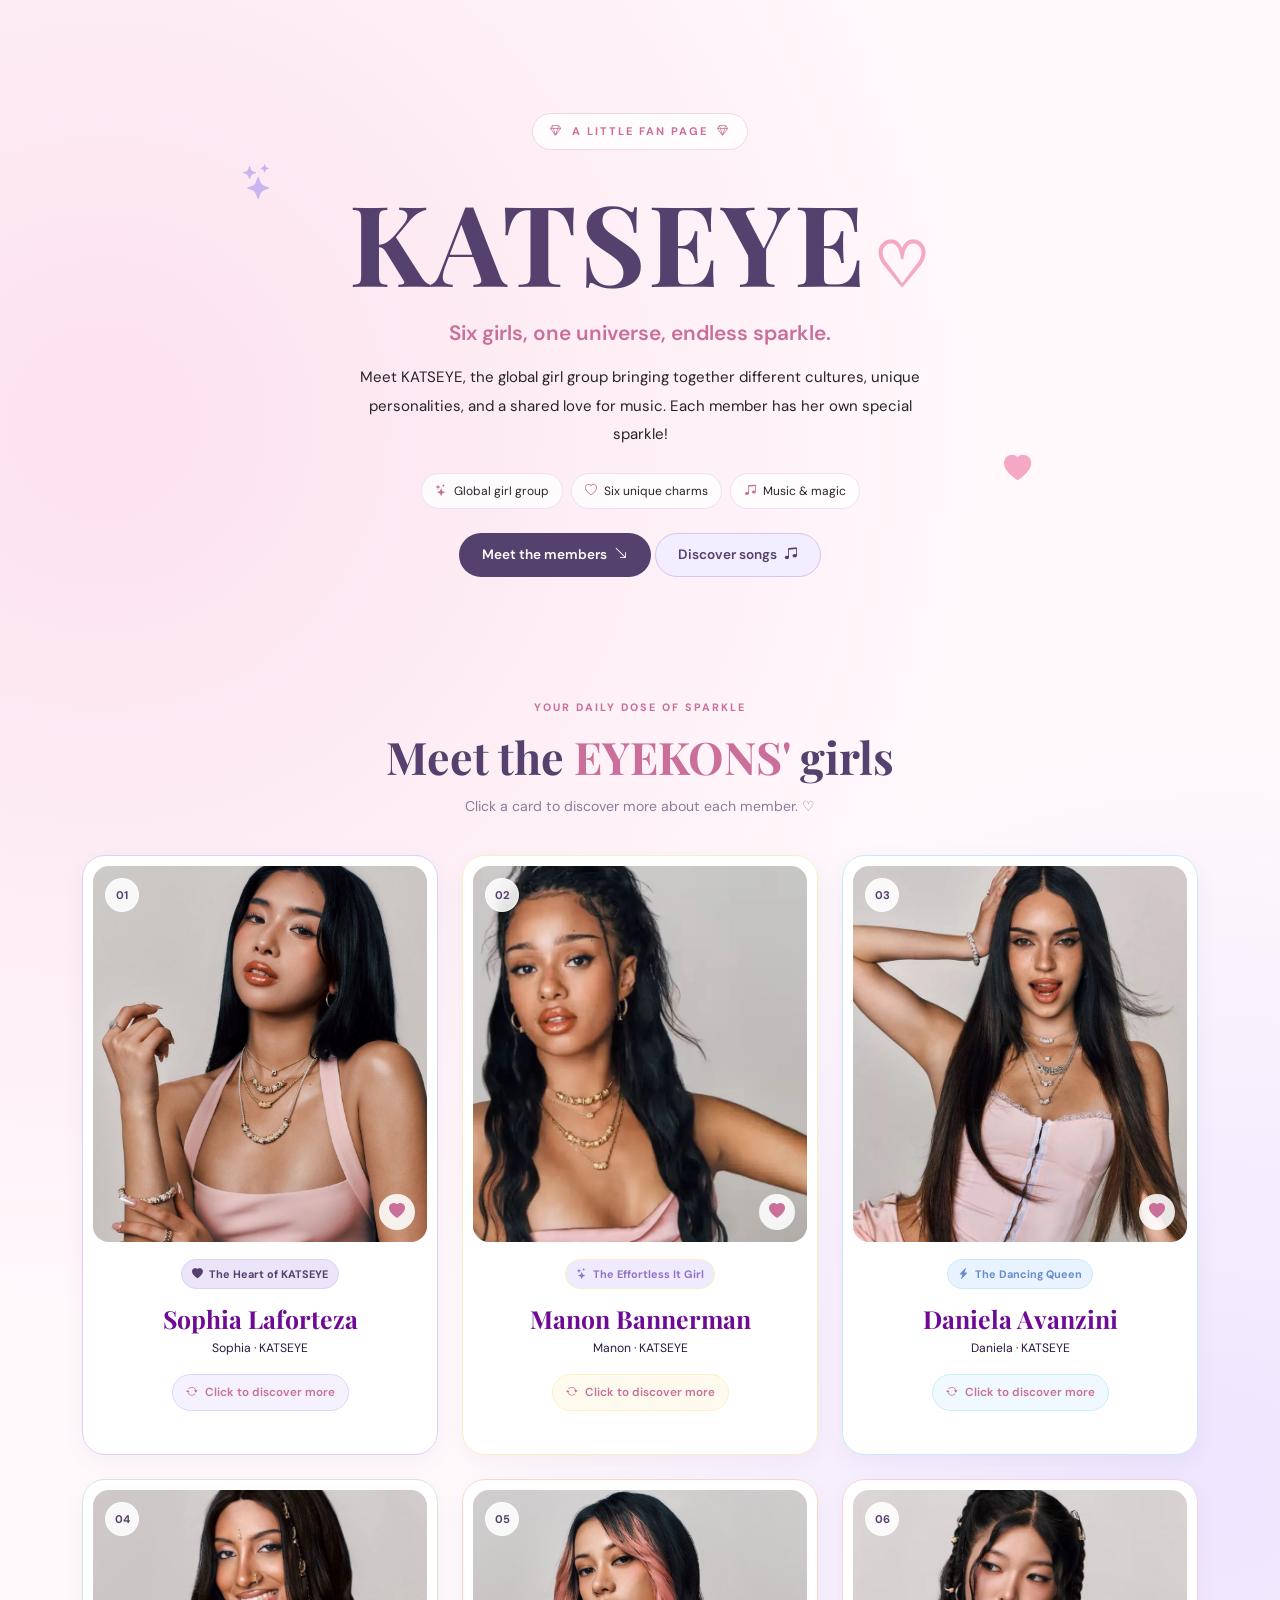
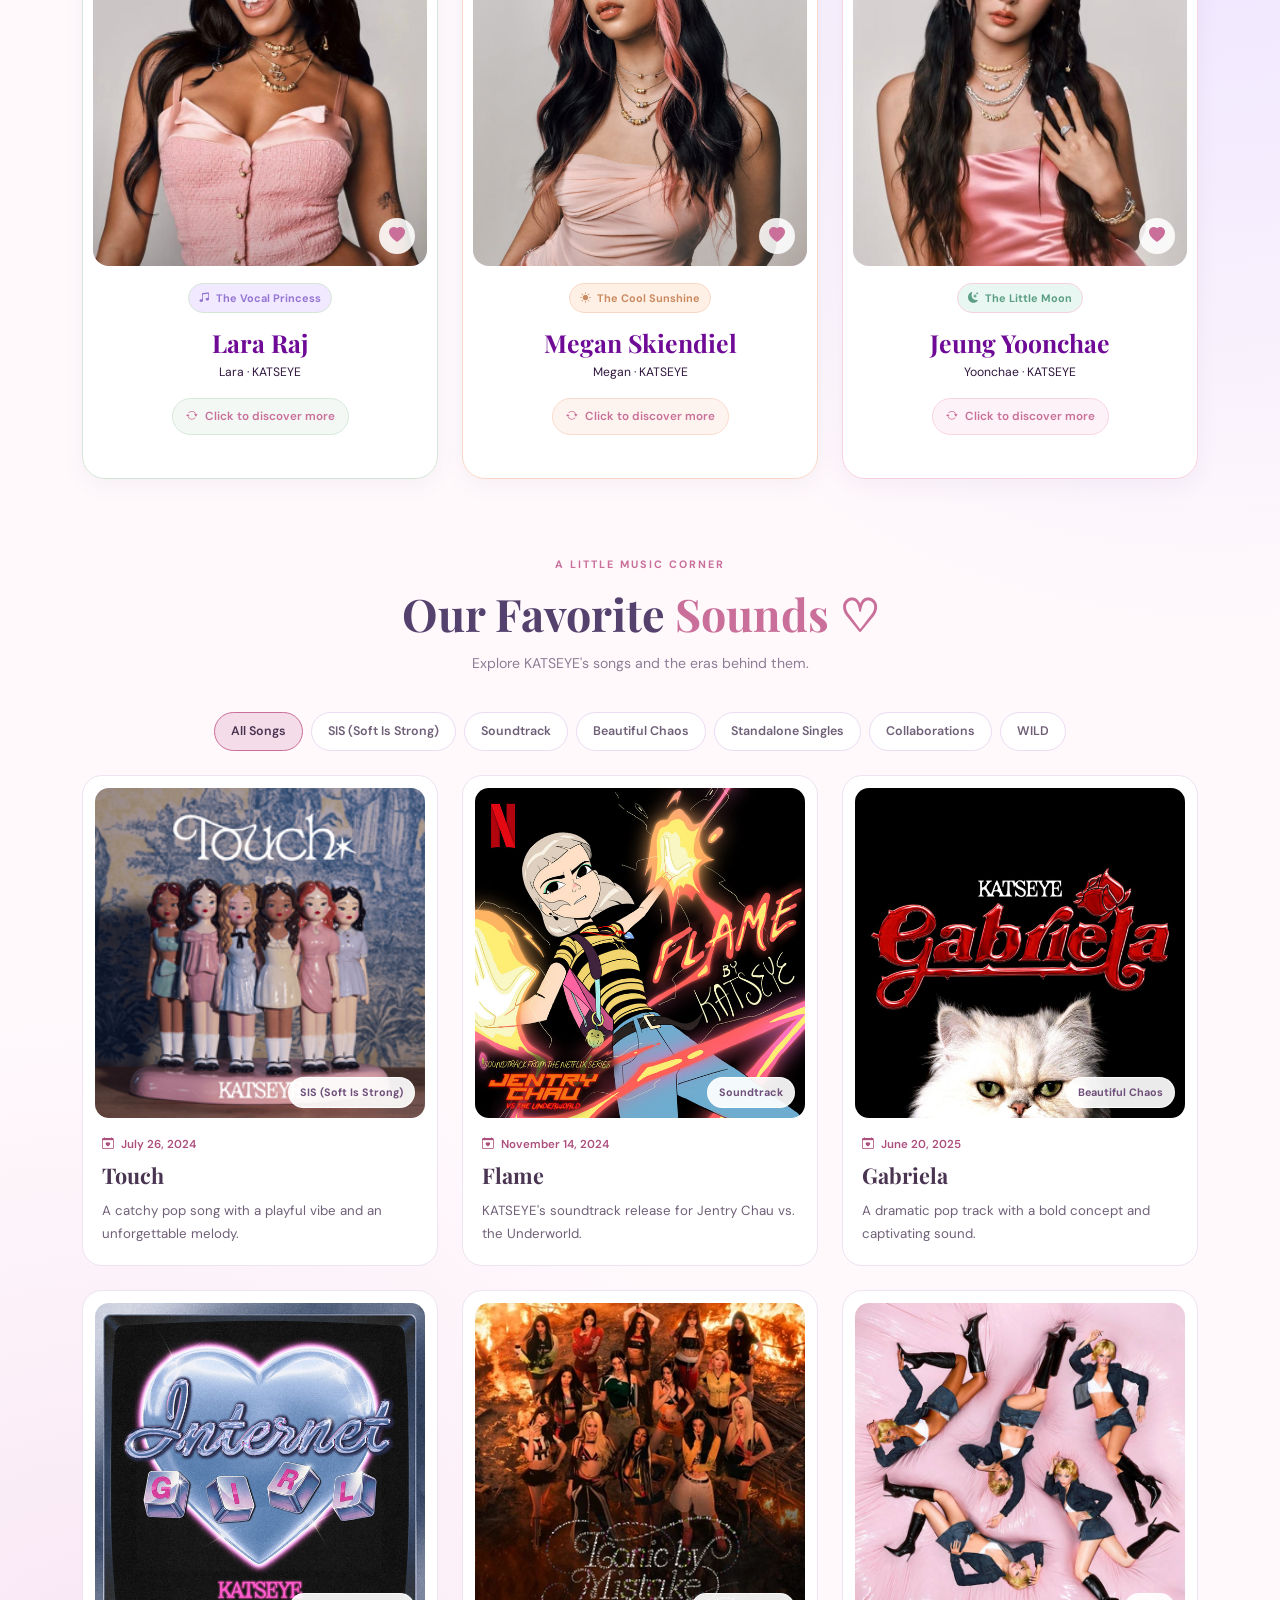
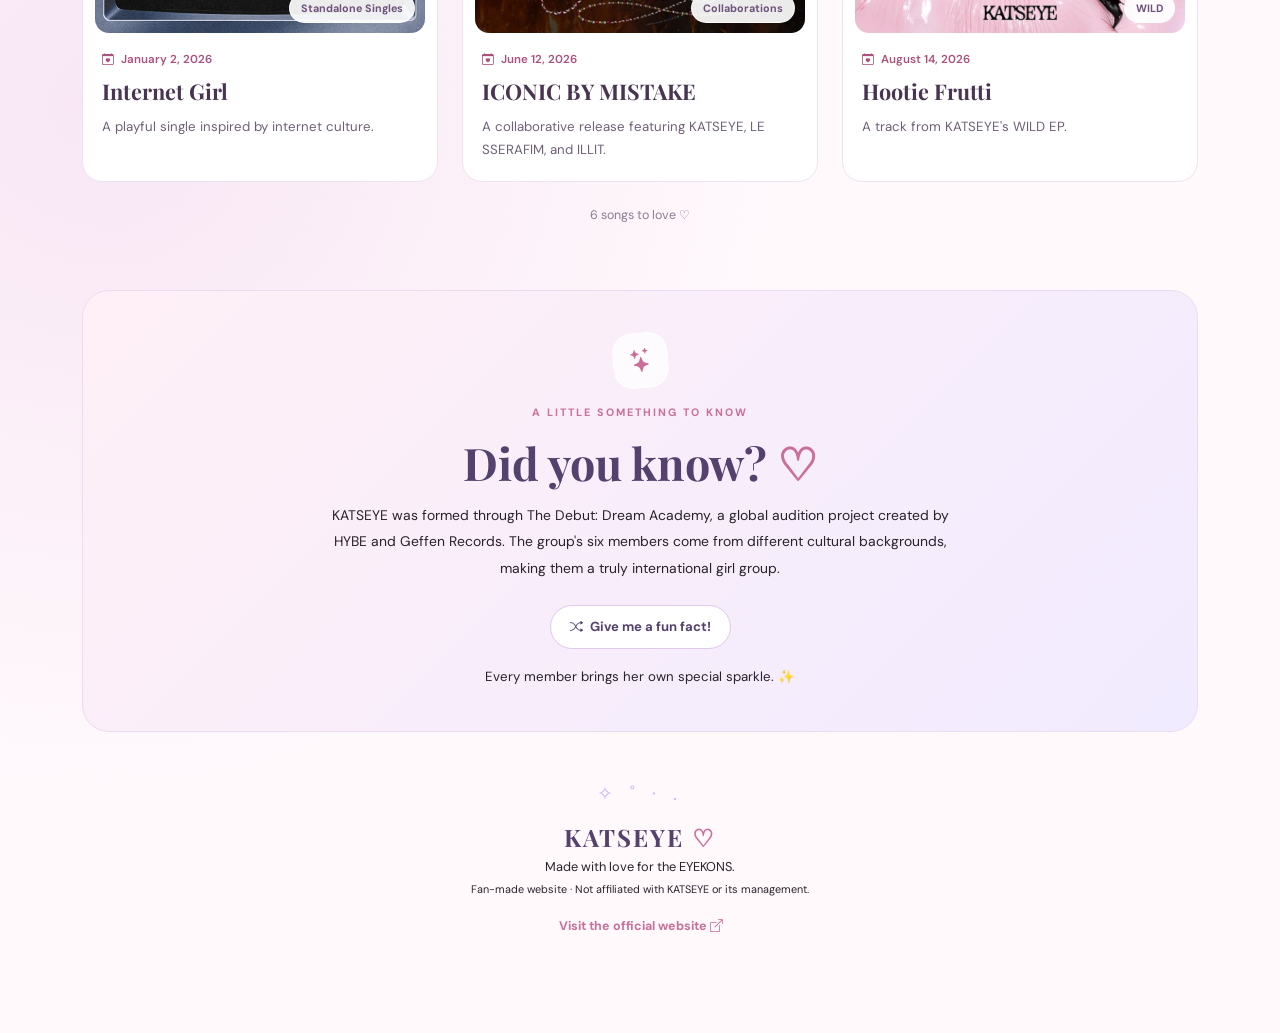
==== Activity2/index.html @ 81943bc0 "Add Activity 2" ====
<!DOCTYPE html>
<html lang="en">
<head>
    <meta charset="UTF-8">
    <meta name="viewport" content="width=device-width, initial-scale=1.0">

    <title>KATSEYE ♡ The Little Universe</title>
    <meta name="description" content="A cute fan-made KATSEYE member website.">

    <link rel="preconnect" href="https://fonts.googleapis.com">
    <link rel="preconnect" href="https://fonts.gstatic.com" crossorigin>
    <link href="https://fonts.googleapis.com/css2?family=DM+Sans:wght@400;500;600;700&family=Playfair+Display:wght@500;600;700&display=swap" rel="stylesheet">

    <link href="https://cdn.jsdelivr.net/npm/bootstrap@5.3.3/dist/css/bootstrap.min.css" rel="stylesheet">

    <link href="https://cdn.jsdelivr.net/npm/bootstrap-icons@1.11.3/font/bootstrap-icons.min.css" rel="stylesheet">

    <link rel="stylesheet" href="style.css">
</head>

<body>

<main class="container py-4 py-md-5">


    <header class="hero text-center position-relative">
        <span class="deco deco-one"><i class="bi bi-stars"></i></span>
        <span class="deco deco-two"><i class="bi bi-heart-fill"></i></span>

        <div class="hero-label mb-3">
            <i class="bi bi-gem"></i>
            A LITTLE FAN PAGE
            <i class="bi bi-gem"></i>
        </div>

        <h1 class="hero-title">KATSEYE<span>♡</span></h1>

        <p class="hero-subtitle">
            Six girls, one universe, endless sparkle.
        </p>

        <p class="hero-description mx-auto">
            Meet KATSEYE, the global girl group bringing together
            different cultures, unique personalities, and a shared
            love for music. Each member has her own special sparkle!
        </p>

        <div class="hero-tags d-flex flex-wrap justify-content-center gap-2 mt-4">
            <span><i class="bi bi-stars"></i> Global girl group</span>
            <span><i class="bi bi-heart"></i> Six unique charms</span>
            <span><i class="bi bi-music-note-beamed"></i> Music & magic</span>
        </div>

        <a href="#members" class="btn meet-btn mt-4">
            Meet the members <i class="bi bi-arrow-down-right ms-1"></i>
        </a>

         <a href="#music" class="btn discover-btn mt-4">
        Discover songs
        <i class="bi bi-music-note-beamed ms-1"></i>
    </a>
    </header>

    <section id="members" class="members-section mt-5 pt-4">

        <div class="section-heading text-center mb-4">
            <span class="eyebrow">YOUR DAILY DOSE OF SPARKLE</span>
            <h2>Meet the <span>EYEKONS' </span>girls</h2>
            <p>Click a card to discover more about each member. ♡</p>
        </div>

        <div class="row g-4" id="members-container">
            
        </div>

    </section>

    <section id="music" class="music-section mt-5 pt-4">

        <div class="section-heading text-center mb-4">
            <span class="eyebrow">A LITTLE MUSIC CORNER</span>
            <h2>Our Favorite <span>Sounds ♡</span></h2>
            <p>Explore KATSEYE's songs and the eras behind them.</p>
        </div>

        <div id="era-filters"
             class="d-flex flex-wrap justify-content-center gap-2 mb-4">
    
        </div>

        <div class="row g-4" id="songs-container">
            
        </div>

        <p id="song-count" class="song-count text-center mt-4 mb-0"
           aria-live="polite"></p>

    </section>


    <section class="fun-section mt-5">
        <div class="fun-box text-center">
            <span class="fun-icon">
                <i class="bi bi-stars"></i>
            </span>

            <p class="eyebrow mt-3">A LITTLE SOMETHING TO KNOW</p>
            <h2>Did you know? <span>♡</span></h2>

            <p class="fun-description mx-auto">
                KATSEYE was formed through The Debut: Dream Academy,
                a global audition project created by HYBE and Geffen Records.
                The group's six members come from different cultural
                backgrounds, making them a truly international girl group.
            </p>

            <button class="btn fact-btn mt-2" id="fact-button" type="button">
                <i class="bi bi-shuffle me-1"></i> Give me a fun fact!
            </button>

            <p id="random-fact" class="random-fact mt-3 mb-0" aria-live="polite">
                Every member brings her own special sparkle. ✨
            </p>
        </div>
    </section>

    
    <footer class="text-center py-5">
        <div class="footer-stars">✧ ˚ · .</div>
        <p class="footer-logo">KATSEYE <span>♡</span></p>
        <p class="footer-text">Made with love for the EYEKONS.</p>

        <p class="footer-note">
            Fan-made website · Not affiliated with KATSEYE or its management.
        </p>

        <a href="https://www.katseye.world/"
           target="_blank"
           rel="noopener noreferrer"
           class="official-link">
            Visit the official website
            <i class="bi bi-box-arrow-up-right"></i>
        </a>
    </footer>

</main>

<!-- JSON DATA -->
<script id="katseye-data" type="application/json">
{
    "members": [
        {
            "name": "Sophia",
            "fullName": "Sophia Laforteza",
            "country": "Philippines",
            "charm": "The Heart of KATSEYE",
            "icon": "bi-heart-fill",
            "color": "pink",
            "image": "assets/img/sophia.png",
            "description": "Our Filipino queen with a warm smile, powerful vocals, and a natural way of bringing everyone together.",
            "fact": "Sophia loves watching Architectural Digest videos and listening to Disney movie soundtracks."
        },
        {
            "name": "Manon",
            "fullName": "Manon Bannerman",
            "country": "Switzerland",
            "charm": "The Effortless It Girl",
            "icon": "bi-stars",
            "color": "lavender",
            "image": "assets/img/manon.png",
            "description": "A dreamy beauty with effortless charm, a cool aura, and a presence that's hard to ignore.",
            "fact": "Manon started writing songs when she was 15 years old."
        },
        {
            "name": "Daniela",
            "fullName": "Daniela Avanzini",
            "country": "United States",
            "charm": "The Dancing Queen",
            "icon": "bi-lightning-charge-fill",
            "color": "blue",
            "image": "assets/img/daniela.png",
            "description": "A fierce performer who brings bold energy, expressive moves, and confidence to the stage.",
            "fact": "Daniela's mother taught her how to dance when she was young."
        },
        {
            "name": "Lara",
            "fullName": "Lara Raj",
            "country": "United States",
            "charm": "The Vocal Princess",
            "icon": "bi-music-note-beamed",
            "color": "purple",
            "image": "assets/img/lara.png",
            "description": "A confident music girl with a distinctive voice, bold style, and a personality that shines.",
            "fact": "Lara is known for her distinctive vocals and love for music."
        },
        {
            "name": "Megan",
            "fullName": "Megan Skiendiel",
            "country": "United States",
            "charm": "The Cool Sunshine",
            "icon": "bi-sun-fill",
            "color": "peach",
            "image": "assets/img/megan.png",
            "description": "A playful and versatile performer who mixes cool-girl energy with a bright, lovable personality.",
            "fact": "Megan started dancing at four and also enjoyed playing the ukulele."
        },
        {
            "name": "Yoonchae",
            "fullName": "Jeung Yoonchae",
            "country": "South Korea",
            "charm": "The Little Moon",
            "icon": "bi-moon-stars-fill",
            "color": "mint",
            "image": "assets/img/yoonchae.png",
            "description": "A sweet and talented performer whose bright smile and growing confidence make her shine.",
            "fact": "Yoonchae enjoys listening to music and drawing what the songs inspire her to imagine."
        }
    ],
"songs": [
    {
        "title": "Touch",
        "era": "SIS (Soft Is Strong)",
        "releaseDate": "July 26, 2024",
        "image": "assets/img/touch.png",
        "description": "A catchy pop song with a playful vibe and an unforgettable melody."
    },
    {
        "title": "Flame",
        "era": "Soundtrack",
        "releaseDate": "November 14, 2024",
        "image": "assets/img/flame.png",
        "description": "KATSEYE's soundtrack release for Jentry Chau vs. the Underworld."
    },
    {
        "title": "Gabriela",
        "era": "Beautiful Chaos",
        "releaseDate": "June 20, 2025",
        "image": "assets/img/gabriela.png",
        "description": "A dramatic pop track with a bold concept and captivating sound."
    },
    {
        "title": "Internet Girl",
        "era": "Standalone Singles",
        "releaseDate": "January 2, 2026",
        "image": "assets/img/internet-girl.png",
        "description": "A playful single inspired by internet culture."
    },
    {
        "title": "ICONIC BY MISTAKE",
        "era": "Collaborations",
        "releaseDate": "June 12, 2026",
        "image": "assets/img/iconic-by-mistake.png",
        "description": "A collaborative release featuring KATSEYE, LE SSERAFIM, and ILLIT."
    },
    {
        "title": "Hootie Frutti",
        "era": "WILD",
        "releaseDate": "August 14, 2026",
        "image": "assets/img/hootie-frutti.png",
        "description": "A track from KATSEYE's WILD EP."
    }
]

}
</script>



<!-- JAVASCRIPT -->
<script>

    const jsonText = document.getElementById("katseye-data").textContent;
    const katseyeData = JSON.parse(jsonText);

    function escapeHTML(value) {
        return String(value).replace(/[&<>"']/g, function (char) {
            const entities = {
                "&": "&amp;",
                "<": "&lt;",
                ">": "&gt;",
                '"': "&quot;",
                "'": "&#39;"
            };

            return entities[char];
        });
    }

    const membersContainer = document.getElementById("members-container");

    function createMemberCard(member, index) {
        const name = escapeHTML(member.name);
        const fullName = escapeHTML(member.fullName);
        const country = escapeHTML(member.country);
        const charm = escapeHTML(member.charm);
        const description = escapeHTML(member.description);
        const image = escapeHTML(member.image);
        const icon = escapeHTML(member.icon);
        const color = escapeHTML(member.color);
        const fact = escapeHTML(member.fact);

        return `
            <div class="col-12 col-sm-6 col-lg-4">
                <div class="member-flip ${color}"
                     style="--card-index: ${index};"
                     tabindex="0"
                     role="button"
                     aria-pressed="false"
                     aria-label="View ${name}'s profile. Activate to flip the card.">

                    <div class="member-flip-inner">

                        <article class="card member-card member-front h-100">
                            <div class="member-image-wrap">
                                <img
                                    src="${image}"
                                    alt="${name} of KATSEYE"
                                    class="member-image"
                                    loading="lazy"
                                    onerror="this.onerror=null;this.src='https://placehold.co/600x750/f5e8f7/80558f?text=Member';">

                                <span class="member-number">0${index + 1}</span>

                                <span class="image-heart">
                                    <i class="bi bi-heart-fill"></i>
                                </span>
                            </div>

                            <div class="card-body">
                                <div class="member-charm">
                                    <i class="bi ${icon}"></i>
                                    ${charm}
                                </div>

                                <h3 class="member-name">${fullName}</h3>
                                <p class="member-stage-name">${name} · KATSEYE</p>

                                <div class="flip-hint">
                                    <i class="bi bi-arrow-repeat"></i>
                                    Click to discover more
                                </div>
                            </div>
                        </article>

                        <article class="card member-card member-back h-100">
                            <div class="back-decoration back-decoration-one">
                                <i class="bi bi-stars"></i>
                            </div>

                            <div class="back-decoration back-decoration-two">
                                <i class="bi bi-heart-fill"></i>
                            </div>

                            <div class="card-body">
                                <span class="back-label">
                                    <i class="bi bi-gem"></i>
                                    GET TO KNOW HER
                                </span>

                                <div class="back-member-icon">
                                    <i class="bi ${icon}"></i>
                                </div>

                                <h3 class="back-member-name">${name}</h3>
                                <p class="back-real-name">${fullName}</p>

                                <div class="back-divider"></div>

                                <div class="info-heading">
                                    <i class="bi bi-geo-alt-fill"></i>
                                    Country
                                </div>
                                <p class="back-info">${country}</p>

                                <div class="info-heading">
                                    <i class="bi bi-stars"></i>
                                    Her vibe
                                </div>
                                <p class="back-info">${charm}</p>

                                <div class="info-heading">
                                    <i class="bi bi-person-heart"></i>
                                    About her
                                </div>
                                <p class="back-description">${description}</p>

                                <div class="back-fact">
                                    <i class="bi bi-lightbulb-fill"></i>
                                    <strong>Fun fact</strong>
                                    <p>${fact}</p>
                                </div>

                                <button type="button" class="btn flip-back-btn">
                                    <i class="bi bi-arrow-left me-1"></i>
                                    Flip back
                                </button>
                            </div>
                        </article>

                    </div>
                </div>
            </div>
        `;
    }

    if (membersContainer) {
        membersContainer.innerHTML = katseyeData.members
            .map(createMemberCard)
            .join("");

        function toggleCard(card) {
            const isFlipped = card.classList.contains("is-flipped");

            card.classList.toggle("is-flipped", !isFlipped);
            card.setAttribute("aria-pressed", String(!isFlipped));
        }

        membersContainer.addEventListener("click", function (event) {
            const card = event.target.closest(".member-flip");

            if (!card) return;

            if (event.target.closest(".flip-back-btn")) {
                if (card.classList.contains("is-flipped")) {
                    toggleCard(card);
                }
                return;
            }

            toggleCard(card);
        });

        
        membersContainer.addEventListener("keydown", function (event) {
            const card = event.target.closest(".member-flip");

            if (!card || event.target !== card) return;

            if (event.key === "Enter" || event.key === " ") {
                event.preventDefault();
                toggleCard(card);
            }
        });
    }

    const randomFact = document.getElementById("random-fact");
    const factButton = document.getElementById("fact-button");

    if (randomFact && factButton) {
        factButton.addEventListener("click", function () {
            const facts = katseyeData.members.map(function (member) {
                return member.name + ": " + member.fact;
            });

            let nextFact;

            do {
                nextFact = facts[
                    Math.floor(Math.random() * facts.length)
                ];
            } while (
                facts.length > 1 &&
                nextFact === randomFact.textContent
            );

            randomFact.textContent = nextFact;
            randomFact.classList.remove("fact-pop");

            void randomFact.offsetWidth;
            randomFact.classList.add("fact-pop");
        });
    }


    const songs = katseyeData.songs || [];

    const songsContainer = document.getElementById("songs-container");
    const eraFilters = document.getElementById("era-filters");
    const songCount = document.getElementById("song-count");

    let selectedEra = "All Songs";

    function renderEraFilters() {
        const eras = [
            "All Songs",
            ...new Set(songs.map(function (song) {
                return song.era;
            }))
        ];

        eraFilters.innerHTML = eras.map(function (era) {
            const active = era === selectedEra;

            return `
                <button
                    type="button"
                    class="btn era-btn ${active ? "active" : ""}"
                    data-era="${escapeHTML(era)}"
                    aria-pressed="${active}">
                    ${escapeHTML(era)}
                </button>
            `;
        }).join("");
    }

    function renderSongs() {
        const filteredSongs = selectedEra === "All Songs"
            ? songs
            : songs.filter(function (song) {
                return song.era === selectedEra;
            });

        songsContainer.innerHTML = filteredSongs.map(function (song) {
            return `
                <div class="col-12 col-sm-6 col-lg-4">
                    <article class="song-card h-100">

                        <div class="song-image-wrap">
                            <img
                                src="${escapeHTML(song.image)}"
                                alt="${escapeHTML(song.title)} artwork"
                                class="song-image"
                                loading="lazy"
                                onerror="this.onerror=null;this.src='https://placehold.co/600x600/fff0f6/ad4f7d?text=KATSEYE';">

                            <span class="song-era-tag">
                                ${escapeHTML(song.era)}
                            </span>
                        </div>

                        <div class="song-details">
                            <p class="song-date">
                                <i class="bi bi-calendar-heart me-1"></i>
                                ${escapeHTML(song.releaseDate)}
                            </p>

                            <h3 class="song-title">
                                ${escapeHTML(song.title)}
                            </h3>

                            <p class="song-description">
                                ${escapeHTML(song.description)}
                            </p>
                        </div>

                    </article>
                </div>
            `;
        }).join("");

        songCount.textContent =
            `${filteredSongs.length} ${filteredSongs.length === 1 ? "song" : "songs"} to love ♡`;
    }

    if (songsContainer && eraFilters && songCount) {
        eraFilters.addEventListener("click", function (event) {
            const button = event.target.closest("[data-era]");

            if (!button) return;

            selectedEra = button.dataset.era;

            renderEraFilters();
            renderSongs();
        });

        renderEraFilters();
        renderSongs();
    }
</script>


</body>
</html>
---- Activity2/style.css ----
:root {
    --pink: #f4a8c5;
    --pink-dark: #c96f99;
    --pink-light: #fff0f6;
    --lavender: #c9b6f0;
    --lavender-light: #f2edff;
    --purple-dark: #55416d;
    --text: #51465c;
    --muted: #8b7d95;
    --white: #ffffff;
}

* {
    box-sizing: border-box;
}

html {
    scroll-behavior: smooth;
    scroll-padding-top: 20px;
}

body {
    margin: 0;
    min-height: 100vh;
    background-color: #fff9fc;
    background-image:
        radial-gradient(circle at 8% 10%, #fce1ee 0, transparent 23%),
        radial-gradient(circle at 95% 35%, #eee5ff 0, transparent 25%),
        radial-gradient(circle at 8% 78%, #f8e6f5 0, transparent 20%);
    color: var(--text);
    font-family: "DM Sans", sans-serif;
}

::selection {
    background: var(--lavender);
    color: var(--purple-dark);
}

a {
    text-decoration: none;
}

.hero {
    max-width: 850px;
    margin: 0 auto;
    padding: 65px 18px 45px;
}

.hero-label {
    display: inline-flex;
    align-items: center;
    gap: 9px;
    padding: 9px 17px;
    border: 1px solid #f0d6e5;
    border-radius: 50px;
    background: rgba(255, 255, 255, 0.8);
    color: var(--pink-dark);
    font-size: 0.69rem;
    font-weight: 700;
    letter-spacing: 2px;
}

.hero-title {
    margin: 13px 0;
    color: var(--purple-dark);
    font-family: "Playfair Display", serif;
    font-size: clamp(3.8rem, 11vw, 7rem);
    font-weight: 700;
    letter-spacing: 3px;
    line-height: 1.1;
}

.hero-title span {
    display: inline-block;
    margin-left: 5px;
    color: var(--pink);
    font-family: "DM Sans", sans-serif;
    font-size: 0.55em;
    animation: heartBeat 2.2s ease-in-out infinite;
}

.hero-subtitle {
    margin: 15px 0;
    color: var(--pink-dark);
    font-size: clamp(1rem, 3vw, 1.3rem);
    font-weight: 600;
}

.hero-description {
    max-width: 570px;
    color: #28232b;
    font-size: 0.94rem;
    line-height: 1.9;
}

.hero-tags span {
    padding: 8px 13px;
    border: 1px solid #eee0f1;
    border-radius: 50px;
    background: rgba(255, 255, 255, 0.8);
    color: #28232b;
    font-size: 0.75rem;
    transition: 0.25s ease;
}

.hero-tags span:hover {
    border-color: var(--pink);
    background: var(--pink-light);
    transform: translateY(-3px);
}

.hero-tags i {
    margin-right: 4px;
    color: var(--pink-dark);
}

.meet-btn {
    padding: 12px 23px;
    border: none;
    border-radius: 50px;
    background: var(--purple-dark);
    color: white;
    font-size: 0.85rem;
    font-weight: 600;
    transition: all 0.3s ease;
}

.meet-btn:hover,
.meet-btn:focus {
    background: var(--pink-dark);
    color: white;
    box-shadow: 0 8px 20px #e6b1ca70;
    transform: translateY(-3px);
}

.deco {
    position: absolute;
    color: var(--lavender);
    pointer-events: none;
}

.deco-one {
    top: 19%;
    left: 3%;
    font-size: 2.2rem;
    animation: float 4s ease-in-out infinite;
}

.deco-two {
    right: 4%;
    bottom: 23%;
    color: var(--pink);
    font-size: 1.7rem;
    animation: float 5s ease-in-out infinite reverse;
}

.members-section {
    scroll-margin-top: 25px;
}

.section-heading {
    margin-bottom: 38px !important;
}

.eyebrow {
    color: var(--pink-dark);
    font-size: 0.67rem;
    font-weight: 700;
    letter-spacing: 2px;
}

.section-heading h2,
.fun-box h2 {
    margin: 12px 0;
    color: var(--purple-dark);
    font-family: "Playfair Display", serif;
    font-size: clamp(1.9rem, 5vw, 2.8rem);
    font-weight: 700;
}

.section-heading h2 span,
.fun-box h2 span {
    color: var(--pink-dark);
}

.section-heading p {
    color: var(--muted);
    font-size: 0.88rem;
}

.member-flip {
    position: relative;
    height: 600px;
    perspective: 1200px;
    cursor: pointer;
    outline: none;
    animation: fadeUp 0.6s ease both;
    animation-delay: calc(var(--card-index, 0) * 80ms);
}

.member-flip-inner {
    position: relative;
    width: 100%;
    height: 100%;
    transform-style: preserve-3d;
    transition: transform 0.7s cubic-bezier(0.2, 0.7, 0.2, 1);
}

.member-flip.is-flipped .member-flip-inner {
    transform: rotateY(180deg);
}

.member-front,
.member-back {
    position: absolute;
    inset: 0;
    width: 100%;
    height: 100%;
    overflow: hidden;
    border: 1px solid #f0e3f0;
    border-radius: 23px;
    background: rgba(255, 255, 255, 0.97);
    box-shadow: 0 7px 22px rgba(99, 67, 112, 0.06);
    backface-visibility: hidden;
    -webkit-backface-visibility: hidden;
}

.member-front {
    z-index: 2;
    transition:
        box-shadow 0.3s ease,
        border-color 0.3s ease;
}

.member-flip:hover .member-front {
    border-color: #e7c7e8;
    box-shadow: 0 18px 38px rgba(108, 73, 125, 0.13);
}

.member-flip:focus-visible .member-front {
    outline: 3px solid var(--lavender);
    outline-offset: 4px;
}

.member-back {
    z-index: 1;
    padding: 0;
    border-color: #eadcf4;
    background: linear-gradient(
        155deg,
        #fff8fc 0%,
        #f8f0ff 58%,
        #fff0f6 100%
    );
    transform: rotateY(180deg);
}

.member-back .card-body {
    position: relative;
    z-index: 2;
    display: flex;
    height: 100%;
    flex-direction: column;
    align-items: center;
    overflow-y: auto;
    padding: 23px 21px;
    text-align: center;
}


.member-image-wrap {
    position: relative;
    overflow: hidden;
    margin: 10px 10px 0;
    aspect-ratio: 4 / 4.5;
    flex-shrink: 0;
    border-radius: 16px;
    max-height: 410px;
    background: linear-gradient(135deg, #ffe4f0, #e7ddff);
}

.member-image {
    display: block;
    width: 100%;
    height: 100%;
    object-fit: cover;
    object-position: center 35%;
    transition: transform 0.5s ease;
}

.member-flip:hover .member-image {
    transform: scale(1.045);
}

.member-number {
    position: absolute;
    top: 12px;
    left: 12px;
    display: grid;
    width: 34px;
    height: 34px;
    place-items: center;
    border: 1px solid #ffffffa6;
    border-radius: 50%;
    background: #ffffffdf;
    color: var(--purple-dark);
    font-size: 0.7rem;
    font-weight: 700;
    backdrop-filter: blur(5px);
}

.image-heart {
    position: absolute;
    right: 12px;
    bottom: 12px;
    display: grid;
    width: 36px;
    height: 36px;
    place-items: center;
    border-radius: 50%;
    background: #ffffffdf;
    color: var(--pink-dark);
    transition: transform 0.25s ease;
}

.member-flip:hover .image-heart {
    transform: rotate(-10deg) scale(1.1);
}

.member-front .card-body {
    padding: 17px 19px 20px;
    text-align: center;
}

.member-charm {
    display: inline-flex;
    align-items: center;
    gap: 6px;
    padding: 6px 10px;
    border-radius: 50px;
    background: var(--pink-light);
    color: var(--pink-dark);
    font-size: 0.68rem;
    font-weight: 700;
}

.member-name {
    margin: 13px 0 4px;
    color: #6e0a96;
    font-family: "Playfair Display", serif;
    font-size: clamp(1.2rem, 2vw, 1.55rem);
    font-weight: 700;
    line-height: 1.35;
}

.member-stage-name {
    margin-bottom: 14px;
    color: #2f163f;
    font-size: 0.76rem;
}

.flip-hint {
    display: inline-flex;
    align-items: center;
    justify-content: center;
    gap: 7px;
    margin-top: 2px;
    padding: 9px 13px;
    border: 1px solid #f0dce9;
    border-radius: 50px;
    background: #fff8fc;
    color: var(--pink-dark);
    font-size: 0.73rem;
    font-weight: 600;
    transition: 0.25s ease;
}

.member-flip:hover .flip-hint {
    border-color: var(--pink);
    background: var(--pink-light);
}

.back-label {
    display: inline-flex;
    align-items: center;
    gap: 7px;
    padding: 7px 12px;
    border: 1px solid #eadcf2;
    border-radius: 50px;
    background: #ffffffbd;
    color: var(--pink-dark);
    font-size: 0.62rem;
    font-weight: 700;
    letter-spacing: 1.5px;
}

.back-member-icon {
    display: grid;
    width: 57px;
    height: 57px;
    flex-shrink: 0;
    place-items: center;
    margin-top: 13px;
    border: 1px solid #ffffff;
    border-radius: 19px;
    background: linear-gradient(135deg, #ffe2ef, #e9deff);
    color: var(--pink-dark);
    font-size: 1.5rem;
    box-shadow: 0 5px 14px #cbb2df30;
}

.back-member-name {
    margin: 10px 0 2px;
    color: var(--purple-dark);
    font-family: "Playfair Display", serif;
    font-size: 1.8rem;
    font-weight: 700;
}

.back-real-name {
    margin-bottom: 10px;
    color: var(--muted);
    font-size: 0.75rem;
}

.back-divider {
    width: 55px;
    height: 2px;
    margin: 0 auto 13px;
    border-radius: 10px;
    background: linear-gradient(90deg, var(--pink), var(--lavender));
}

.info-heading {
    align-self: flex-start;
    margin-top: 6px;
    color: var(--pink-dark);
    font-size: 0.73rem;
    font-weight: 700;
    text-align: left;
}

.info-heading i {
    margin-right: 5px;
}

.back-info {
    align-self: flex-start;
    margin: 3px 0 5px;
    color: #291e33;
    font-size: 0.81rem;
    text-align: left;
}

.back-description {
    align-self: flex-start;
    margin: 4px 0 10px;
    color: #291e33;
    font-size: 0.78rem;
    line-height: 1.65;
    text-align: left;
}

.back-fact {
    width: 100%;
    margin-top: 3px;
    padding: 12px;
    border: 1px solid #eadcf2;
    border-radius: 13px;
    background: #ffffffb8;
    color: #291e33;
    font-size: 0.76rem;
    line-height: 1.65;
    text-align: left;
}

.back-fact > i {
    margin-right: 5px;
    color: #dba04e;
}

.back-fact strong {
    color: var(--purple-dark);
}

.back-fact p {
    margin: 5px 0 0;
}

.flip-back-btn {
    width: 100%;
    flex-shrink: 0;
    margin-top: auto;
    padding: 10px;
    border: 1px solid #e7d3eb;
    border-radius: 50px;
    background: white;
    color: var(--purple-dark);
    font-size: 0.78rem;
    font-weight: 700;
    transition: all 0.25s ease;
}

.flip-back-btn:hover,
.flip-back-btn:focus-visible {
    border-color: var(--pink-dark);
    background: var(--pink-dark);
    color: white;
}

.back-decoration {
    position: absolute;
    z-index: 1;
    color: #dfcbed;
    opacity: 0.65;
    pointer-events: none;
}

.back-decoration-one {
    top: 20px;
    right: 17px;
    font-size: 1.7rem;
}

.back-decoration-two {
    bottom: 22px;
    left: 15px;
    color: #f0c4d9;
    font-size: 1.1rem;
}

.member-flip.lavender .member-charm {
    background: #f0eaff;
    color: #9074c6;
}

.member-flip.blue .member-charm {
    background: #e9f2ff;
    color: #668dcc;
}

.member-flip.purple .member-charm {
    background: #f0e9ff;
    color: #9676d2;
}

.member-flip.peach .member-charm {
    background: #fff0e5;
    color: #ca8b63;
}

.member-flip.mint .member-charm {
    background: #e8f7f1;
    color: #5b9e85;
}

.fun-section {
    margin-top: 65px !important;
}

.fun-box {
    position: relative;
    overflow: hidden;
    padding: 42px 25px;
    border: 1px solid #eadcf2;
    border-radius: 27px;
    background: linear-gradient(135deg, #fff0f6 0%, #f1ebff 100%);
}

.fun-icon {
    display: inline-grid;
    width: 55px;
    height: 55px;
    place-items: center;
    border: 1px solid white;
    border-radius: 19px;
    background: #ffffffc7;
    color: var(--pink-dark);
    font-size: 1.5rem;
    transform: rotate(-5deg);
}

.fun-description {
    max-width: 620px;
    color: #28232b;
    font-size: 0.87rem;
    line-height: 1.9;
}

.fact-btn {
    padding: 11px 19px;
    border: 1px solid #dfc9eb;
    border-radius: 50px;
    background: white;
    color: var(--purple-dark);
    font-size: 0.82rem;
    font-weight: 700;
    transition: all 0.25s ease;
}

.fact-btn:hover,
.fact-btn:focus-visible {
    border-color: var(--pink-dark);
    background: var(--pink-dark);
    color: white;
    transform: translateY(-2px);
}

.random-fact {
    color: #28232b;
    font-size: 0.83rem;
    line-height: 1.8;
}

footer {
    padding-bottom: 15px !important;
}

.footer-stars {
    color: var(--lavender);
    font-size: 1.2rem;
    letter-spacing: 6px;
}

.footer-logo {
    margin: 10px 0 2px;
    color: var(--purple-dark);
    font-family: "Playfair Display", serif;
    font-size: 1.5rem;
    font-weight: 700;
    letter-spacing: 2px;
}

.footer-logo span {
    color: var(--pink-dark);
}

.footer-text {
    margin-bottom: 5px;
    color: #28232b;
    font-size: 0.8rem;
}

.footer-note {
    color: #28232b;
    font-size: 0.68rem;
}

.official-link {
    color: var(--pink-dark);
    font-size: 0.78rem;
    font-weight: 700;
    transition: color 0.2s ease;
}

.official-link:hover {
    color: var(--purple-dark);
}

@keyframes float {
    0%, 100% {
        transform: translateY(0);
    }

    50% {
        transform: translateY(-12px);
    }
}

@keyframes heartBeat {
    0%, 100% {
        transform: scale(1);
    }

    50% {
        transform: scale(1.15);
    }
}

@keyframes fadeUp {
    from {
        opacity: 0;
        transform: translateY(12px);
    }

    to {
        opacity: 1;
        transform: translateY(0);
    }
}

.fact-pop {
    animation: fadeUp 0.3s ease;
}

@media (min-width: 576px) and (max-width: 991.98px) {
    .member-flip {
        height: 480px;
    }

    .member-image-wrap {
        aspect-ratio: 4 / 3.5;
        margin: 8px 8px 0;
    }

    .member-front .card-body {
        padding: 10px 10px 12px;
    }

    .member-name {
        margin: 8px 0 4px;
        font-size: 1.2rem;
    }

    .member-stage-name {
        margin-bottom: 8px;
    }

    .flip-hint {
        margin-top: 0;
    }

    .member-back .card-body {
        padding: 18px 15px;
    }
}

@media (max-width: 575.98px) {
    .hero {
        padding: 42px 8px 28px;
    }

    .hero-title {
        letter-spacing: 1px;
    }

    .hero-description {
        font-size: 0.85rem;
    }

    .deco-one {
        top: 10%;
        left: 0;
        font-size: 1.4rem;
    }

    .deco-two {
        right: 0;
        bottom: 15%;
        font-size: 1.3rem;
    }

    .section-heading {
        margin-bottom: 27px !important;
    }

    .member-flip {
        height: 640px;
    }

    .member-image-wrap {
        aspect-ratio: 4 / 4.2;
    }

    .member-front .card-body {
        padding: 17px 16px;
    }

    .member-back .card-body {
        padding: 20px;
    }

    .fun-section {
        margin-top: 45px !important;
    }

    .fun-box {
        padding: 32px 18px;
    }
}


@media (prefers-reduced-motion: reduce) {
    *,
    *::before,
    *::after {
        scroll-behavior: auto !important;
        animation-duration: 0.01ms !important;
        animation-iteration-count: 1 !important;
        transition-duration: 0.01ms !important;
    }
}

.member-flip.pink {
    --member-accent: #C9B6F2;
}

.member-flip.lavender {
    --member-accent: #F8E7A1;
}

.member-flip.blue {
    --member-accent: #A9DDF5;
}

.member-flip.purple {
    --member-accent: #BDD8C0;
}

.member-flip.peach {
    --member-accent: #F6C2A8;
}

.member-flip.mint {
    --member-accent: #F4B8D0;
}

.member-flip .member-charm {
    background: color-mix(
        in srgb,
        var(--member-accent) 35%,
        white
    );

    border: 1px solid color-mix(
        in srgb,
        var(--member-accent) 65%,
        white
    );

    color: #55416D;
}

.member-flip .flip-hint {
    background: color-mix(
        in srgb,
        var(--member-accent) 18%,
        white
    );

    border-color: color-mix(
        in srgb,
        var(--member-accent) 60%,
        white
    );
}

.member-flip .member-front,
.member-flip .member-back {
    border-color: color-mix(
        in srgb,
        var(--member-accent) 65%,
        white
    );
}

.member-flip .back-member-icon {
    background: color-mix(
        in srgb,
        var(--member-accent) 55%,
        white
    );
}

.member-flip .back-divider {
    background: var(--member-accent);
}

.member-flip .back-fact {
    border-color: color-mix(
        in srgb,
        var(--member-accent) 65%,
        white
    );
}

.member-flip .flip-back-btn {
    border-color: color-mix(
        in srgb,
        var(--member-accent) 70%,
        white
    );
}

.music-section {
    scroll-margin-top: 25px;
}

#era-filters {
    padding: 0 5px;
}

.era-btn {
    padding: 9px 16px;
    border: 1px solid #eadcf2;
    border-radius: 30px;
    background: #ffffff;
    color: #6f6078;
    font-family: "DM Sans", sans-serif;
    font-size: 0.78rem;
    font-weight: 600;
    transition:
        background-color 0.2s ease,
        color 0.2s ease,
        border-color 0.2s ease,
        transform 0.2s ease;
}

.era-btn:hover {
    border-color: #c96f99;
    background: #fff0f6;
    color: #493451;
    transform: translateY(-2px);
}

.era-btn.active {
    border-color: #c96f99;
    background: #f4dce9;
    color: #493451;
}

.era-btn:focus-visible {
    outline: 2px solid #ad4f7d;
    outline-offset: 3px;
}
.song-card {
    height: 100%;
    overflow: hidden;
    border: 1px solid #eee3f1;
    border-radius: 20px;
    background: #ffffff;
    transition:
        transform 0.25s ease,
        box-shadow 0.25s ease,
        border-color 0.25s ease;
}

.song-card:hover {
    transform: translateY(-5px);
    border-color: #e5c9e0;
    box-shadow: 0 12px 28px rgba(85, 65, 109, 0.10);
}

.song-image-wrap {
    position: relative;
    overflow: hidden;
    aspect-ratio: 1 / 1;
    margin: 12px 12px 0;
    border-radius: 14px;
    background: #fff0f6;
}

.song-image {
    display: block;
    width: 100%;
    height: 100%;
    object-fit: cover;
    transition: transform 0.35s ease;
}

.song-card:hover .song-image {
    transform: scale(1.04);
}

.song-era-tag {
    position: absolute;
    right: 10px;
    bottom: 10px;
    max-width: calc(100% - 20px);
    overflow: hidden;
    padding: 6px 11px;
    border: 1px solid rgba(255, 255, 255, 0.8);
    border-radius: 30px;
    background: rgba(255, 255, 255, 0.92);
    color: #6f507b;
    font-size: 0.67rem;
    font-weight: 700;
    text-overflow: ellipsis;
    white-space: nowrap;
}

.song-details {
    padding: 18px 19px 20px;
}

.song-date {
    margin-bottom: 8px;
    color: #ad4f7d;
    font-size: 0.72rem;
    font-weight: 600;
}

.song-title {
    margin-bottom: 9px;
    color: #493451;
    font-family: "Playfair Display", serif;
    font-size: 1.35rem;
    font-weight: 700;
    line-height: 1.35;
}

.song-description {
    margin-bottom: 0;
    color: #6f6078;
    font-family: "DM Sans", sans-serif;
    font-size: 0.83rem;
    line-height: 1.75;
}

.song-count {
    color: #8b7d95;
    font-family: "DM Sans", sans-serif;
    font-size: 0.78rem;
}

@media (max-width: 767.98px) {
    .song-title {
        font-size: 1.2rem;
    }

    .song-details {
        padding: 15px;
    }
}

@media (max-width: 575.98px) {
    .era-btn {
        padding: 8px 12px;
        font-size: 0.7rem;
    }

    .song-image-wrap {
        margin: 9px 9px 0;
    }

    .song-details {
        padding: 14px;
    }

    .song-title {
        font-size: 1.15rem;
    }

    .song-description {
        font-size: 0.8rem;
    }
}

@media (prefers-reduced-motion: reduce) {
    .era-btn,
    .song-card,
    .song-image {
        transition: none;
    }

    .song-card:hover,
    .song-card:hover .song-image,
    .era-btn:hover {
        transform: none;
    }
}

.hero-actions {
    align-items: center;
}

.discover-btn {
    padding: 11px 22px;
    border: 1px solid #d9c5e8;
    border-radius: 30px;
    background: #f2edff;
    color: #55416d;
    font-family: "DM Sans", sans-serif;
    font-size: 0.85rem;
    font-weight: 600;
    transition: all 0.25s ease;
}

.discover-btn:hover {
    border-color: #c96f99;
    background: #fbe5ef;
    color: #493451;
    transform: translateY(-2px);
}

html {
    scroll-behavior: smooth;
}
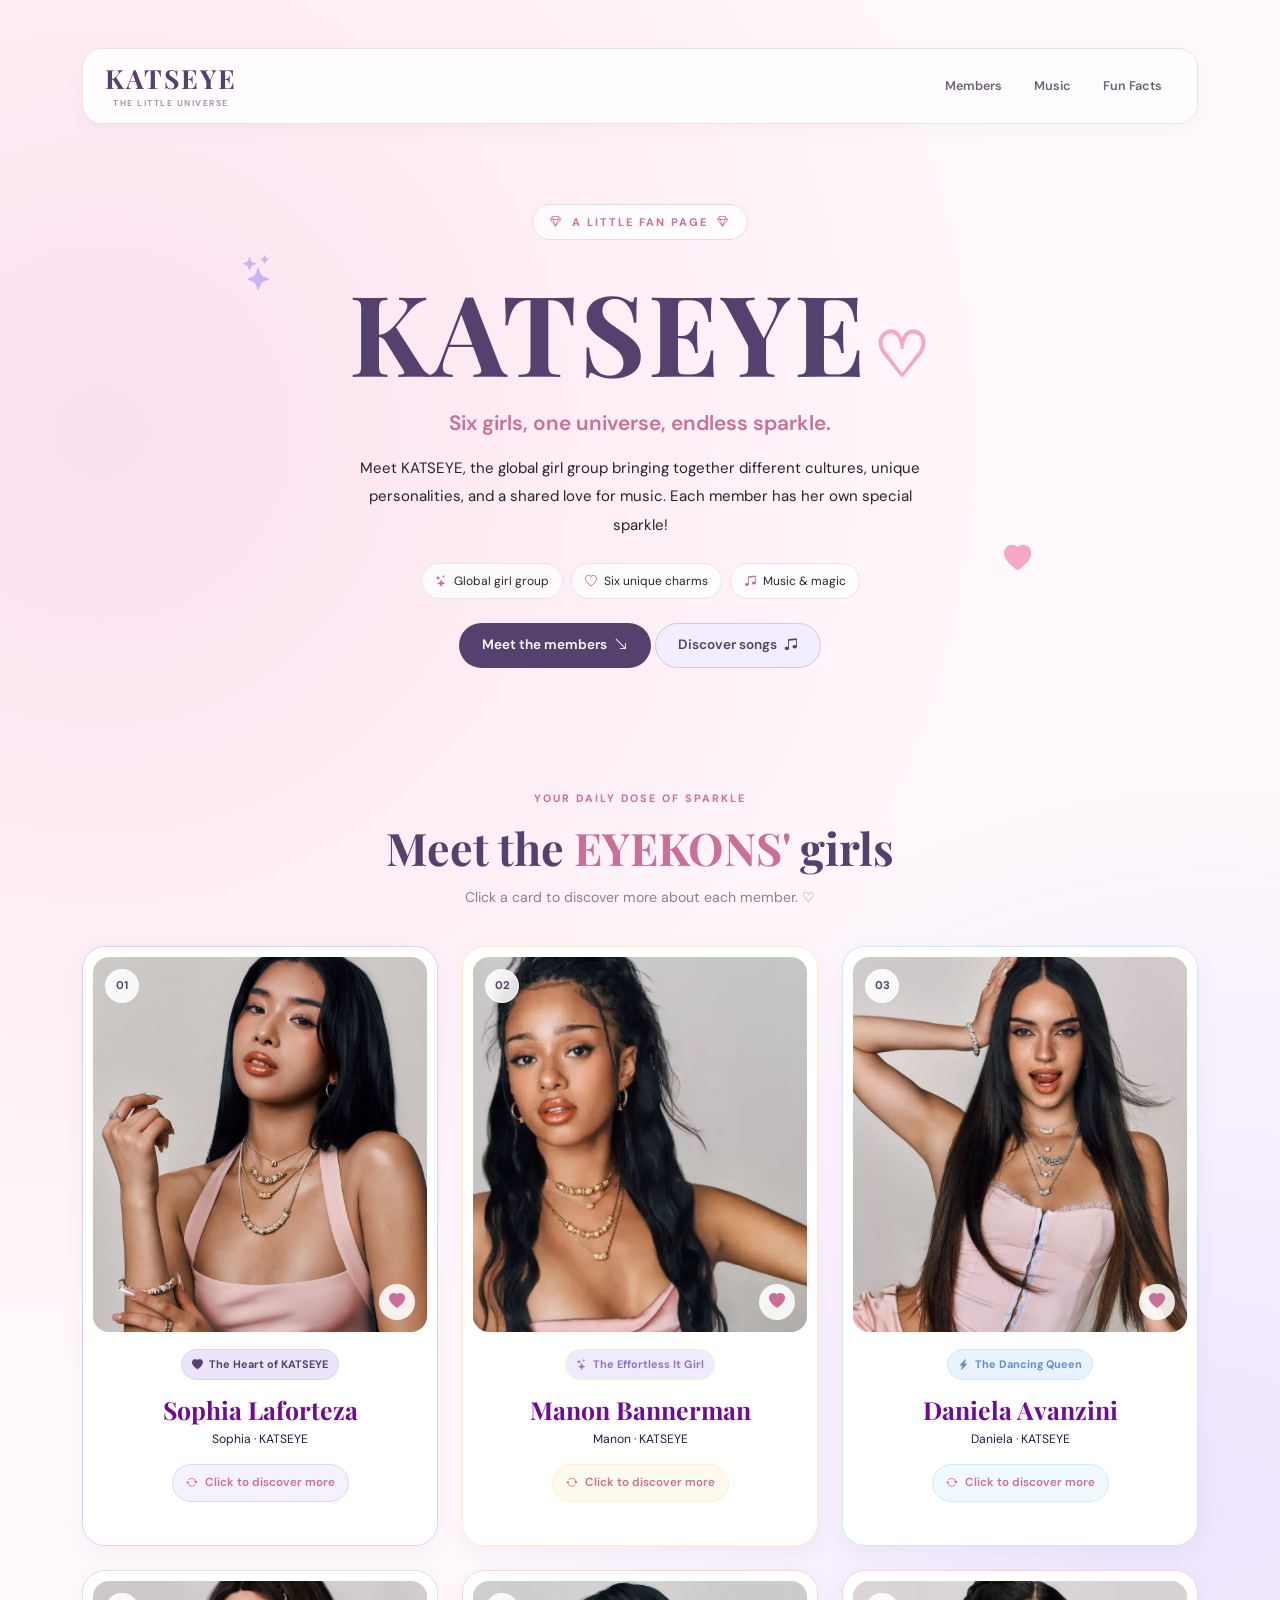
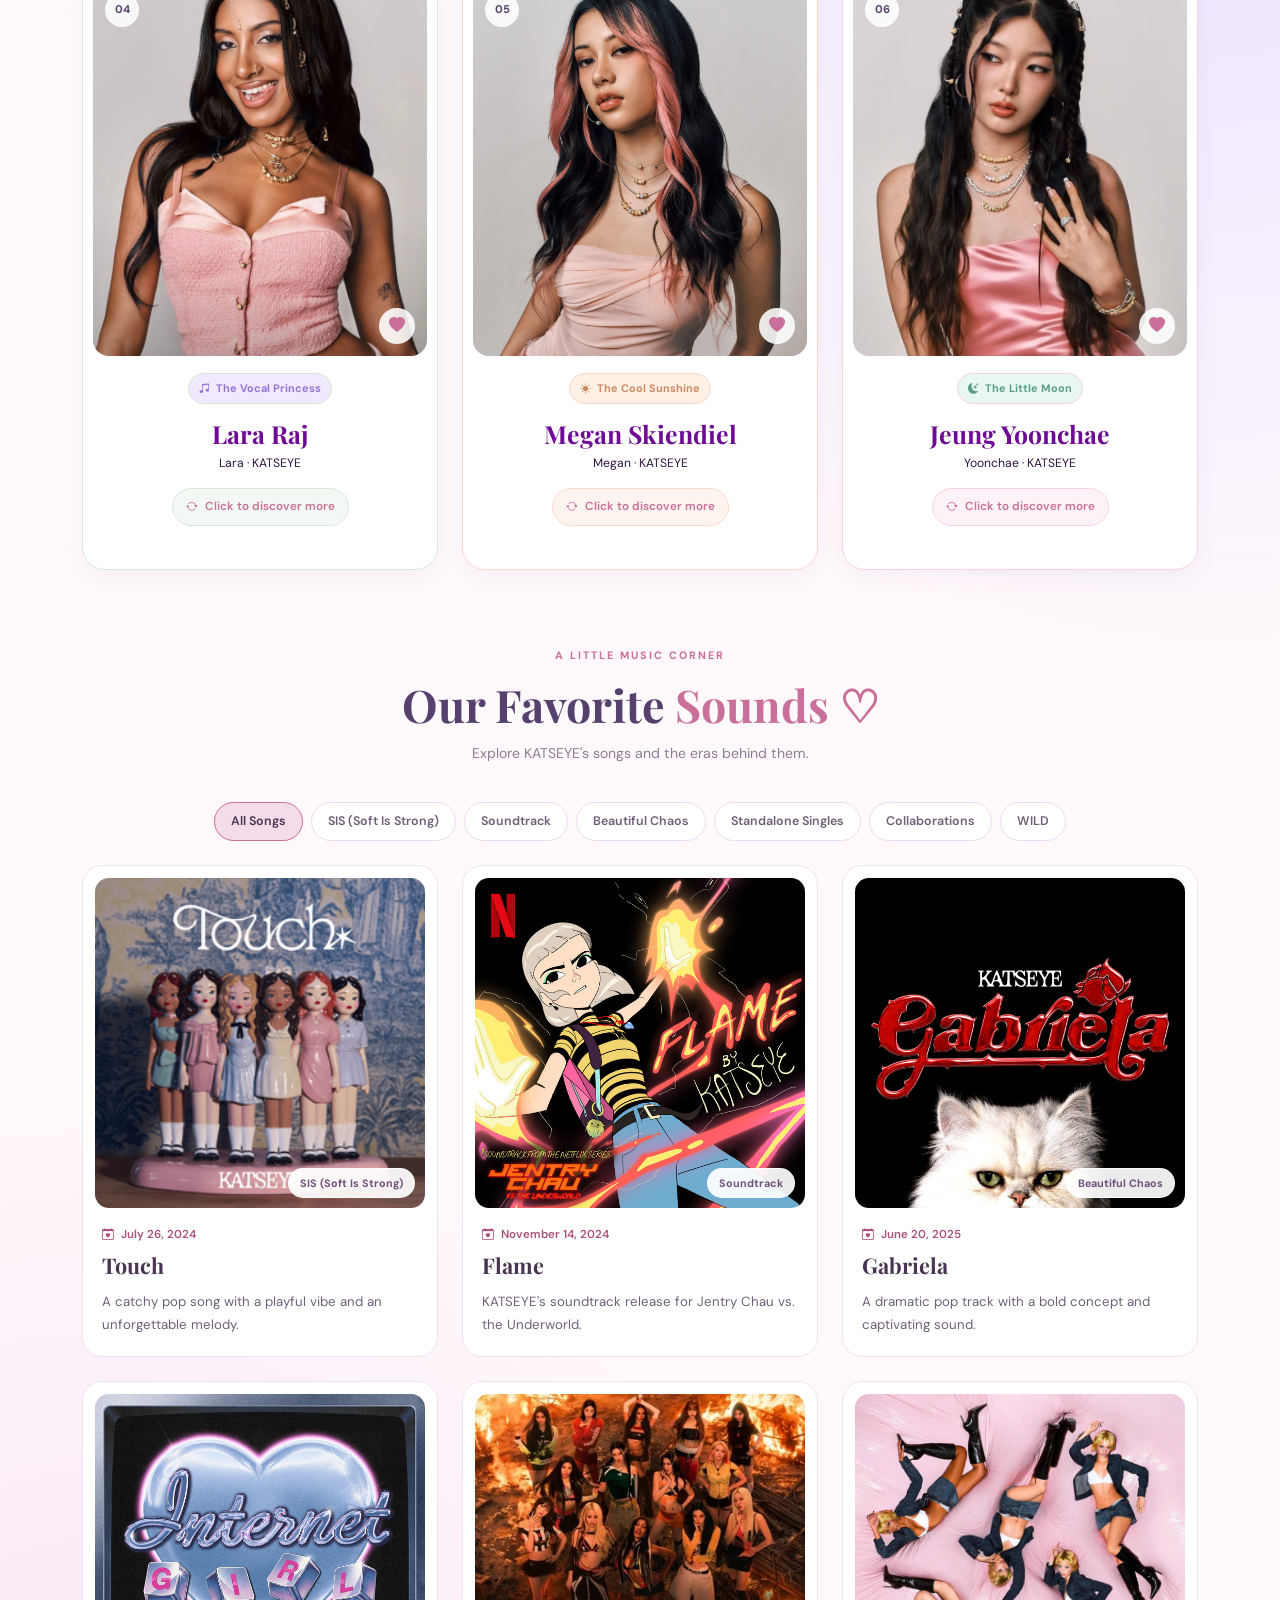
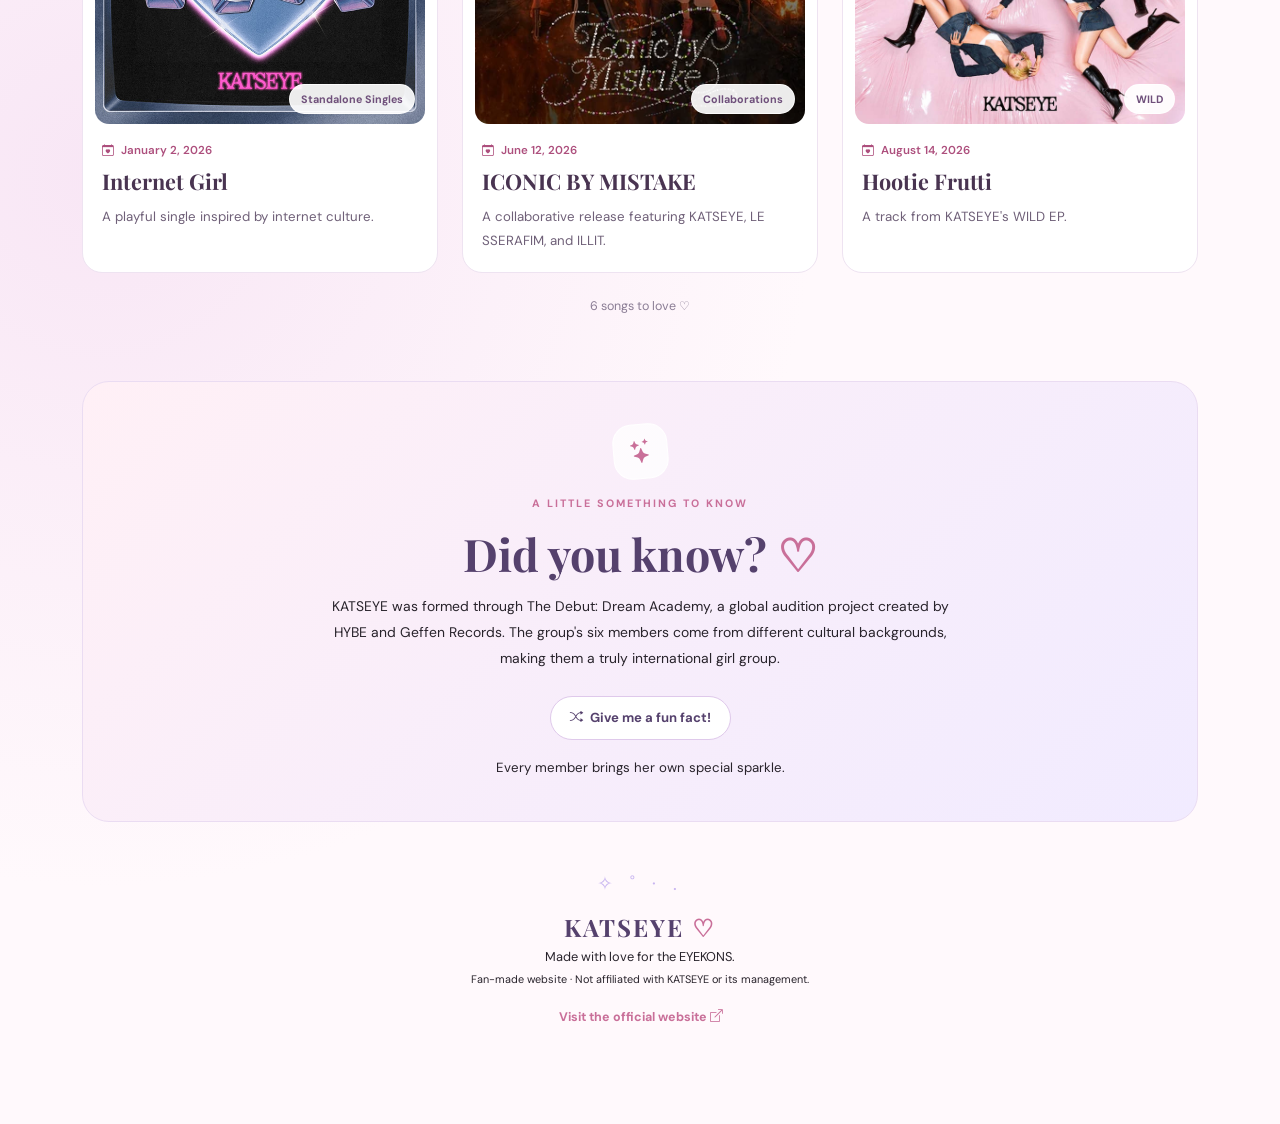
==== commit 10afb862: "Update Activity 2 page and styles" ====
--- a/Activity2/index.html
+++ b/Activity2/index.html
@@ -23,6 +23,37 @@
 
 <main class="container py-4 py-md-5">
 
+    
+
+<header class="site-header">
+    <a href="#" class="site-brand" aria-label="KATSEYE home">
+        <span class="site-wordmark">KATSEYE</span>
+        <span class="brand-caption">THE LITTLE UNIVERSE</span>
+    </a>
+
+    <button
+        class="site-menu-toggle"
+        id="site-menu-toggle"
+        type="button"
+        aria-label="Open navigation menu"
+        aria-controls="site-navigation"
+        aria-expanded="false"
+    >
+        <i class="bi bi-list" id="site-menu-icon"></i>
+    </button>
+
+    <nav class="site-nav" id="site-navigation" aria-label="Main navigation">
+        <a href="#members" class="site-nav-link">Members</a>
+
+        <a href="#music" class="site-nav-link">Music</a>
+
+        <a href="#fun-facts" class="site-nav-link">Fun Facts</a>
+
+        </a>
+    </nav>
+</header>
+
+
 
     <header class="hero text-center position-relative">
         <span class="deco deco-one"><i class="bi bi-stars"></i></span>
@@ -99,7 +130,7 @@
     </section>
 
 
-    <section class="fun-section mt-5">
+   <section id="fun-facts" class="fun-section mt-5">
         <div class="fun-box text-center">
             <span class="fun-icon">
                 <i class="bi bi-stars"></i>
@@ -120,7 +151,7 @@
             </button>
 
             <p id="random-fact" class="random-fact mt-3 mb-0" aria-live="polite">
-                Every member brings her own special sparkle. ✨
+                Every member brings her own special sparkle. 
             </p>
         </div>
     </section>
@@ -568,6 +599,53 @@
         renderEraFilters();
         renderSongs();
     }
+    
+
+    const menuToggle = document.getElementById("site-menu-toggle");
+    const siteHeader = document.querySelector(".site-header");
+    const menuIcon = document.getElementById("site-menu-icon");
+    const menuLinks = document.querySelectorAll(
+        "#site-navigation .site-nav-link"
+    );
+
+    function closeMenu() {
+        siteHeader.classList.remove("menu-open");
+        menuToggle.setAttribute("aria-expanded", "false");
+        menuToggle.setAttribute("aria-label", "Open navigation menu");
+        menuIcon.className = "bi bi-list";
+    }
+
+    menuToggle.addEventListener("click", function () {
+        const isOpen = siteHeader.classList.toggle("menu-open");
+
+        menuToggle.setAttribute("aria-expanded", String(isOpen));
+        menuToggle.setAttribute(
+            "aria-label",
+            isOpen ? "Close navigation menu" : "Open navigation menu"
+        );
+
+        menuIcon.className = isOpen ? "bi bi-x-lg" : "bi bi-list";
+    });
+
+    menuLinks.forEach(function (link) {
+        link.addEventListener("click", closeMenu);
+    });
+
+    document.addEventListener("keydown", function (event) {
+        if (event.key === "Escape") {
+            closeMenu();
+        }
+    });
+
+    window.addEventListener("resize", function () {
+        if (window.innerWidth > 991.98) {
+            closeMenu();
+        }
+    });
+</script>
+
+
+    
 </script>
 
 
--- a/Activity2/style.css
+++ b/Activity2/style.css
@@ -1086,3 +1086,215 @@
 html {
     scroll-behavior: smooth;
 }
+
+.site-header {
+    display: flex;
+    position: relative;
+    width: 100%;
+    flex-wrap: wrap;
+    align-items: center;
+    justify-content: space-between;
+    gap: 20px;
+    margin-bottom: 15px;
+    padding: 14px 22px;
+    border: 1px solid #f0dfea;
+    border-radius: 20px;
+    background: rgba(255, 255, 255, 0.9);
+    box-shadow: 0 5px 20px rgba(85, 65, 109, 0.04);
+}
+
+.site-brand {
+    display: flex;
+    flex: 0 0 auto;
+    flex-direction: column;
+    align-items: center;
+    justify-content: center;
+    gap: 3px;
+    margin: 0;
+    text-decoration: none;
+}
+
+.site-wordmark {
+    color: #55416d;
+    font-family: "Playfair Display", serif;
+    font-size: 1.65rem;
+    font-weight: 700;
+    letter-spacing: 2px;
+    line-height: 1.2;
+    white-space: nowrap;
+    transition: color 0.2s ease;
+}
+
+.site-wordmark span {
+    margin-left: 2px;
+    color: #c96f99;
+    font-family: "DM Sans", sans-serif;
+}
+
+.site-brand:hover .site-wordmark {
+    color: #c96f99;
+}
+
+.brand-caption {
+    color: #a394ad;
+    font-family: "DM Sans", sans-serif;
+    font-size: 0.53rem;
+    font-weight: 700;
+    letter-spacing: 1.5px;
+    line-height: 1.3;
+    text-align: center;
+    white-space: nowrap;
+}
+
+.site-nav {
+    display: flex;
+    flex: 0 1 auto;
+    flex-wrap: nowrap;
+    align-items: center;
+    justify-content: flex-end;
+    gap: 6px;
+    min-width: 0;
+    margin: 0;
+}
+
+.site-nav-link {
+    display: inline-flex;
+    flex: 0 0 auto;
+    align-items: center;
+    justify-content: center;
+    gap: 6px;
+    margin: 0;
+    padding: 9px 12px;
+    border: 1px solid transparent;
+    border-radius: 30px;
+    color: #6f6078;
+    font-family: "DM Sans", sans-serif;
+    font-size: 0.79rem;
+    font-weight: 600;
+    line-height: 1.3;
+    text-align: center;
+    text-decoration: none;
+    white-space: nowrap;
+    transition:
+        background-color 0.2s ease,
+        color 0.2s ease,
+        border-color 0.2s ease;
+}
+
+.site-nav-link:hover,
+.site-nav-link:focus-visible {
+    background: #fff0f6;
+    color: #c96f99;
+}
+
+.site-nav-music {
+    border-color: #f4a8c5;
+    background: #f4a8c5;
+    color: #493451;
+}
+
+.site-nav-music:hover,
+.site-nav-music:focus-visible {
+    border-color: #e88db2;
+    background: #e88db2;
+    color: #493451;
+}
+
+.site-menu-toggle {
+    display: none;
+    width: 42px;
+    height: 42px;
+    flex: 0 0 auto;
+    align-items: center;
+    justify-content: center;
+    border: 1px solid #f0dfea;
+    border-radius: 12px;
+    background: #fff0f6;
+    color: #55416d;
+    font-size: 1.6rem;
+    cursor: pointer;
+    transition:
+        background-color 0.2s ease,
+        color 0.2s ease;
+}
+
+.site-menu-toggle:hover {
+    background: #f4dce9;
+    color: #c96f99;
+}
+
+.site-brand:focus-visible,
+.site-nav-link:focus-visible,
+.site-menu-toggle:focus-visible {
+    outline: 2px solid #c96f99;
+    outline-offset: 3px;
+}
+
+@media (max-width: 991.98px) {
+    .site-header {
+        gap: 0;
+        padding: 13px 16px;
+    }
+
+    .site-brand {
+        align-items: flex-start;
+        margin-right: auto;
+    }
+
+    .site-menu-toggle {
+        display: inline-flex;
+    }
+
+    .site-nav {
+        display: none;
+        width: 100%;
+        flex: 0 0 100%;
+        flex-direction: column;
+        align-items: stretch;
+        justify-content: flex-start;
+        gap: 6px;
+        margin-top: 14px;
+        padding-top: 12px;
+        border-top: 1px solid #f0dfea;
+    }
+
+    .site-header.menu-open .site-nav {
+        display: flex;
+    }
+
+    .site-nav-link {
+        width: 100%;
+        justify-content: center;
+        padding: 11px 14px;
+        font-size: 0.82rem;
+    }
+}
+
+@media (max-width: 575.98px) {
+    .site-header {
+        padding: 12px;
+        border-radius: 16px;
+    }
+
+    .site-wordmark {
+        font-size: 1.45rem;
+    }
+
+    .brand-caption {
+        font-size: 0.48rem;
+        letter-spacing: 1.2px;
+    }
+
+    .site-menu-toggle {
+        width: 40px;
+        height: 40px;
+    }
+}
+
+@media (prefers-reduced-motion: reduce) {
+    .site-wordmark,
+    .site-nav-link,
+    .site-menu-toggle {
+        transition: none;
+    }
+}
